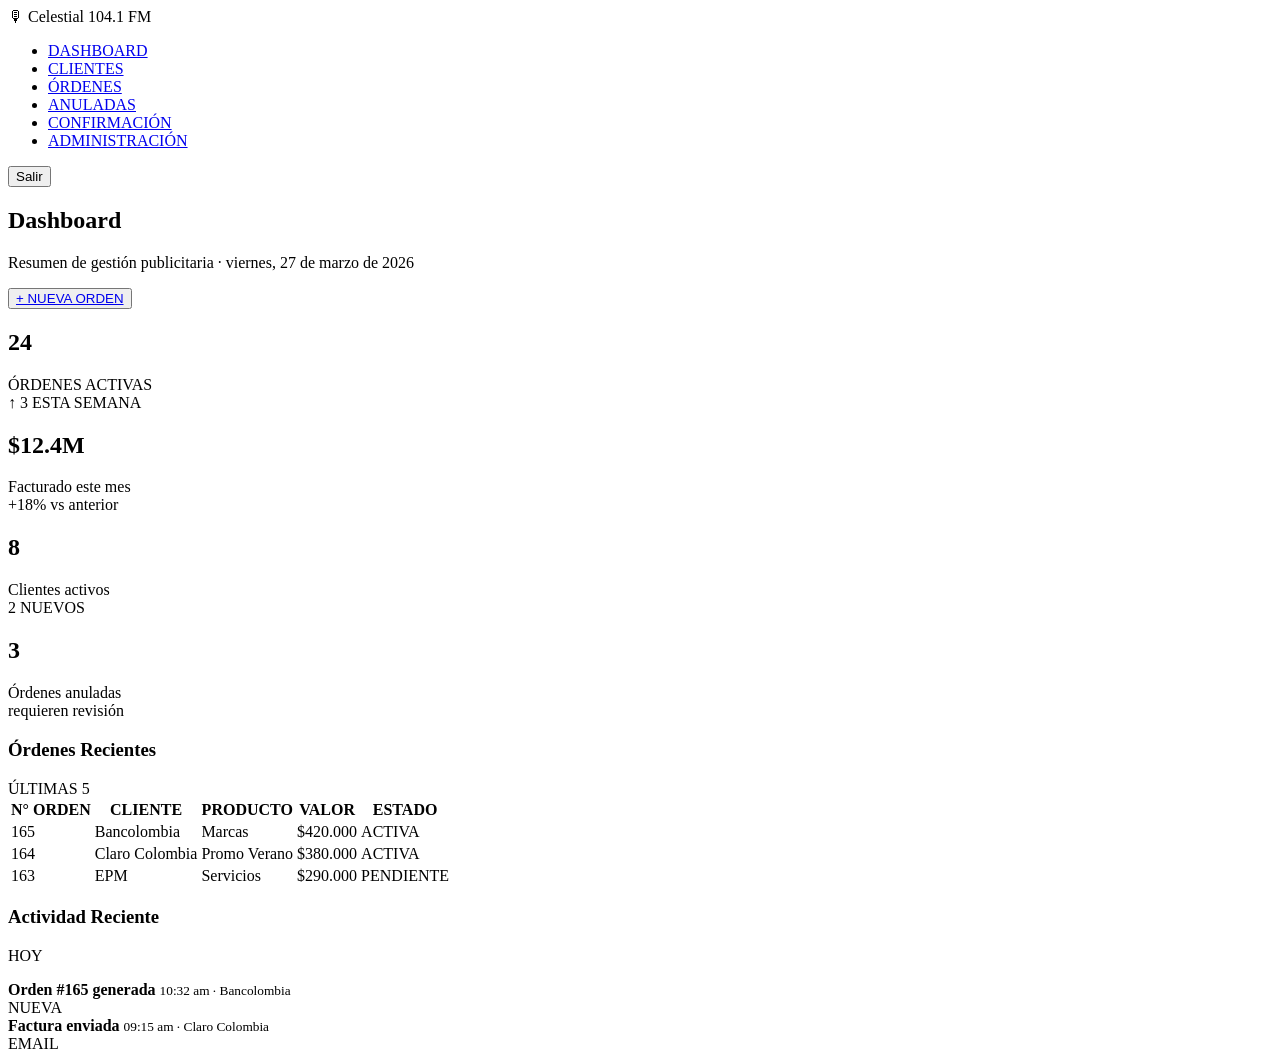
==== index.html @ 52f1d0a5 "clientes-terminado" ====
<!DOCTYPE html>
<html lang="es">
<head>
    <meta charset="UTF-8">
    <meta name="viewport" content="width=device-width, initial-scale=1.0">
    <link rel="stylesheet" href="style.css">
    <title>Celestial Stereo 104.1 FM — Sistema de Gestión Publicitaria</title>
</head>
<body>
    <header>
        <div class="topbar-brand">
            🎙 Celestial <span>104.1 FM</span>
        </div>

        <nav>
            <ul>
                <li><a href="index.html" class="active-link">DASHBOARD</a></li>
                <li><a href="clientes.html">CLIENTES</a></li>
                <li><a href="#">ÓRDENES</a></li>
                <li><a href="#">ANULADAS</a></li>
                <li><a href="#">CONFIRMACIÓN</a></li>
                <li><a href="#">ADMINISTRACIÓN</a></li>
            </ul>
        </nav>

        <div class="boton-salir">
            <button>Salir</button>
        </div>
    </header>

    <section class="text-prin">
        <div class="dashboard-container">
            <div class="titulo-boton">
                <h1>Dashboard</h1>
                <p>Resumen de gestión publicitaria · viernes, 27 de marzo de 2026</p>
            </div>
            <button class="nueva-orden"><a href="#">+ NUEVA ORDEN</a></button>
        </div>
    </section>

    <section class="kpis-container">
        <div class="card">
            <h2 class="kpi-value" id="ordenes">24</h2>
            <span class="kpi-title">ÓRDENES ACTIVAS</span>
            <div class="trend-badge positive" id="kpi-ordenes-activas">↑ 3 ESTA SEMANA</div>
        </div>

        <div class="card">
            <h2 class="kpi-value" id="facturado">$12.4M</h2>
            <span class="kpi-title">Facturado este mes</span>
            <div class="trend-badge positive" id="kpi-facturado-mes">+18% vs anterior</div>
        </div>

        <div class="card">
            <h2 class="kpi-value" id="clientes">8</h2>
            <span class="kpi-title">Clientes activos</span>
            <div class="trend-badge positive" id="kpi-clientes-activos">2 NUEVOS</div>
        </div>

        <div class="card">
            <h2 class="kpi-value" id="anuladas">3</h2>
            <span class="kpi-title">Órdenes anuladas</span>
            <div class="trend-badge danger" id="kpi-odenes-anuladas">requieren revisión</div>
        </div>
    </section>

    <main class="dashboard-grid">
        <section class="recent-orders">
            <div class="card-header">
                <h3>Órdenes Recientes</h3>
                <span>ÚLTIMAS 5</span>
            </div>
            
            <table class="orders-table">
                <thead>
                    <tr>
                        <th>N° ORDEN</th>
                        <th>CLIENTE</th>
                        <th>PRODUCTO</th>
                        <th>VALOR</th>
                        <th>ESTADO</th>
                    </tr>
                </thead>
                <tbody>
                    <tr>
                        <td>165</td>
                        <td>Bancolombia</td>
                        <td>Marcas</td>
                        <td>$420.000</td>
                        <td><span class="status-pill active">ACTIVA</span></td>
                    </tr>
                    <tr>
                        <td>164</td>
                        <td>Claro Colombia</td>
                        <td>Promo Verano</td>
                        <td>$380.000</td>
                        <td><span class="status-pill active">ACTIVA</span></td>
                    </tr>
                    <tr>
                        <td>163</td>
                        <td>EPM</td>
                        <td>Servicios</td>
                        <td>$290.000</td>
                        <td><span class="status-pill pending">PENDIENTE</span></td>
                    </tr>
                </tbody>
            </table>
        </section>

        <aside class="recent-activity">
            <div class="card-header">
                <h3>Actividad Reciente</h3>
            </div>
            <p class="date-label">HOY</p>
            
            <div class="activity-feed">
                <div class="activity-item">
                    <div class="activity-text">
                        <strong>Orden #165 generada</strong>
                        <small>10:32 am · Bancolombia</small>
                    </div>
                    <span class="tag tag-new">NUEVA</span>
                </div>

                <div class="activity-item">
                    <div class="activity-text">
                        <strong>Factura enviada</strong>
                        <small>09:15 am · Claro Colombia</small>
                    </div>
                    <span class="tag tag-email">EMAIL</span>
                </div>
            </div>
        </aside>
    </main>
</body>
</html>
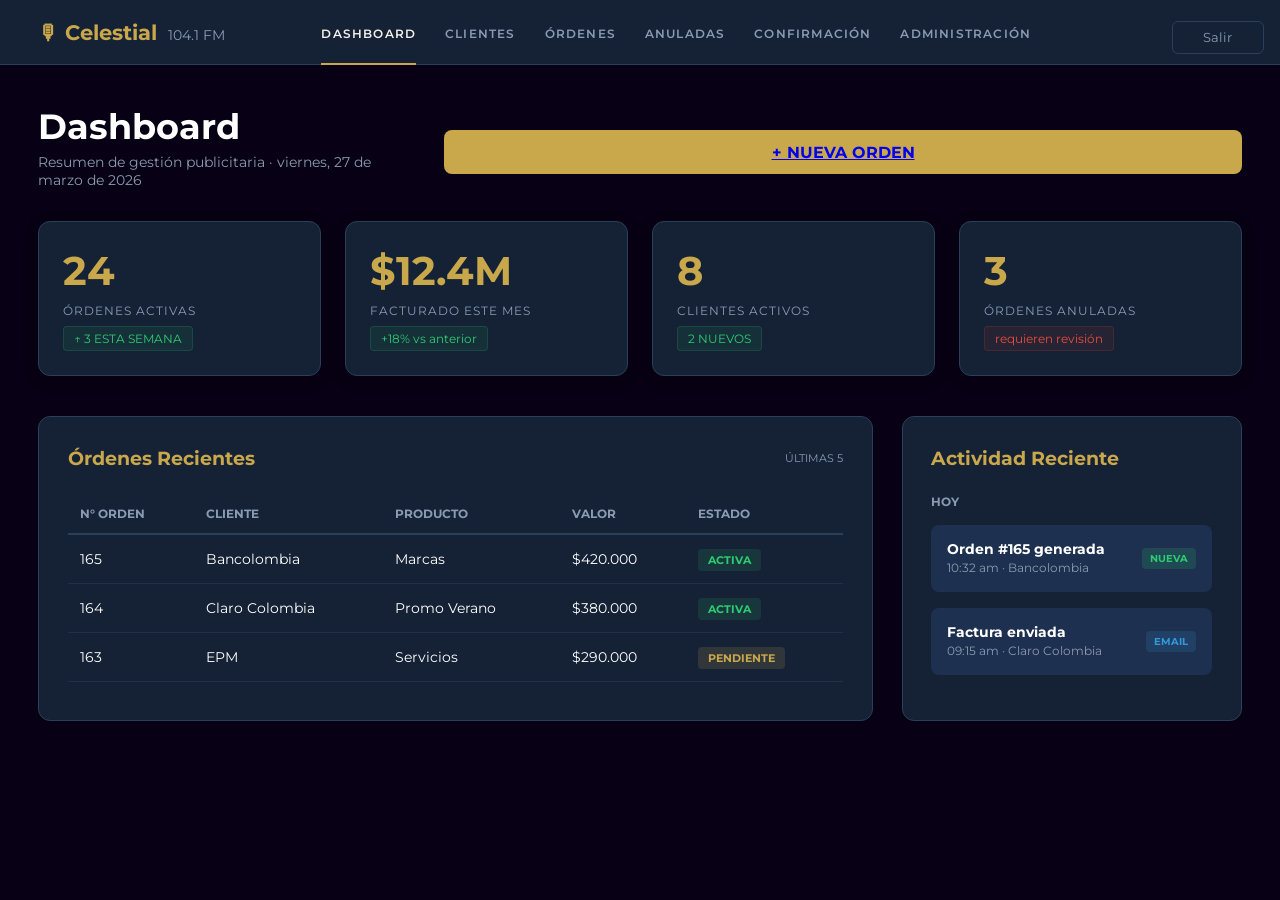
==== commit ef1dcbe3: "creacion - administración" ====
--- a/index.html
+++ b/index.html
@@ -16,10 +16,10 @@
             <ul>
                 <li><a href="index.html" class="active-link">DASHBOARD</a></li>
                 <li><a href="clientes.html">CLIENTES</a></li>
-                <li><a href="#">ÓRDENES</a></li>
+                <li><a href="ordenes.html">ÓRDENES</a></li>
                 <li><a href="#">ANULADAS</a></li>
                 <li><a href="#">CONFIRMACIÓN</a></li>
-                <li><a href="#">ADMINISTRACIÓN</a></li>
+                <li><a href="administracion.html">ADMINISTRACIÓN</a></li>
             </ul>
         </nav>
 
@@ -132,5 +132,6 @@
             </div>
         </aside>
     </main>
+    <script src="clientes.js"></script>
 </body>
 </html>
--- a/style.css
+++ b/style.css
@@ -0,0 +1,422 @@
+
+@import url('https://fonts.googleapis.com/css2?family=Hind+Madurai:wght@300;400;500;600;700&family=Lora:ital,wght@0,400..700;1,400..700&family=Montserrat:ital,wght@0,100..900;1,100..900&display=swap');
+
+* {
+    margin: 0;
+    padding: 0;
+    box-sizing: border-box;
+}
+
+
+:root {
+    --font-titles: 'Montserrat', sans-serif;
+    --font-text: 'Montserrat', sans-serif;
+
+    --color-general: #080014;
+    --color-tarjetas: #161616;
+    --color-texto-principal: #ffffff;
+    --color-texto-secundario: #a6a6a6;
+
+    --color-borde-tarjetas: #2a2a2a;
+    --color-borde-boton: #ffffff;
+
+    --gold: #c9a84c;
+    --navy: #0d1b2a;
+    --navy-mid: #152236;
+    --navy-light: #1e3050;
+    --white: #f5f0e8;
+    --muted: #8a9bb0;
+    --border: #2a3f5a;
+    --success: #27ae60;
+    --danger: #c0392b;
+    --radius: 12px;
+}
+
+body {
+    background-color: var(--color-general);
+    font-family: var(--font-text);
+    color: var(--color-texto-principal);
+    margin: 0;
+    padding-bottom: 40px;
+}
+
+
+header {
+    display: flex;
+    align-items: center;
+    justify-content: space-between;
+    background: var(--navy-mid);
+    border-bottom: 1px solid var(--border);
+    padding: 0 2.4rem;
+    height: 65px;
+}
+
+header .topbar-brand {
+    font-size: 1.3rem;
+    color: var(--gold);
+    font-weight: bold;
+}
+
+header .topbar-brand span {
+    color: var(--muted);
+    font-weight: normal;
+    font-size: 0.85rem;
+    margin-left: 5px;
+}
+
+header nav ul {
+    display: flex;
+    list-style: none;
+    gap: 1.8rem;
+}
+
+header nav ul li a {
+    color: var(--muted);
+    text-decoration: none;
+    font-size: 0.75rem;
+    letter-spacing: 0.1em;
+    font-weight: 600;
+    transition: 0.3s;
+}
+
+header nav ul li a:hover,
+header nav ul li a.active-link {
+    color: var(--white);
+    border-bottom: 2px solid var(--gold);
+    padding-bottom: 22px;
+}
+
+header .boton-salir button {
+    background: transparent;
+    border: 1px solid var(--border);
+    color: var(--muted);
+    padding: 0.5rem 1.2rem;
+    border-radius: 6px;
+    cursor: pointer;
+    font-size: 0.8rem;
+}
+
+
+.text-prin {
+    padding: 2.5rem 2.4rem 1rem;
+    max-width: 1400px;
+    margin: 0 auto;
+}
+
+.dashboard-container {
+    display: flex;
+    justify-content: space-between;
+    align-items: center;
+}
+
+.titulo-boton h1 {
+    font-family: var(--font-titles);
+    font-size: 2.2rem;
+    margin: 0;
+}
+
+.titulo-boton p {
+    color: var(--muted);
+    font-size: 0.9rem;
+    margin-top: 5px;
+}
+
+.nueva-orden {
+    background: var(--gold);
+    color: var(--navy);
+    border: none;
+    padding: 0.8rem 1.6rem;
+    border-radius: 8px;
+    font-weight: bold;
+    cursor: pointer;
+    transition: 0.3s;
+}
+
+.nueva-orden:hover {
+    background: #e8cc7e;
+    transform: translateY(-2px);
+}
+
+
+.kpis-container {
+    display: grid;
+    grid-template-columns: repeat(4, 1fr);
+    gap: 1.5rem;
+    padding: 1rem 2.4rem;
+    max-width: 1400px;
+    margin: 0 auto;
+}
+
+.card {
+    background: var(--navy-mid);
+    border: 1px solid var(--border);
+    border-radius: var(--radius);
+    padding: 1.5rem;
+    box-shadow: 0 4px 15px rgba(0, 0, 0, 0.2);
+}
+
+.kpi-value {
+    font-family: var(--font-titles);
+    font-size: 2.5rem;
+    color: var(--gold);
+    margin: 0;
+}
+
+.kpi-title {
+    font-size: 0.75rem;
+    color: var(--muted);
+    text-transform: uppercase;
+    letter-spacing: 1px;
+    display: block;
+    margin: 8px 0;
+}
+
+.trend-badge {
+    font-size: 0.75rem;
+    padding: 4px 10px;
+    border-radius: 4px;
+    display: inline-block;
+}
+
+.trend-badge.positive {
+    background: rgba(39, 174, 96, 0.1);
+    color: #2ecc71;
+    border: 1px solid rgba(39, 174, 96, 0.2);
+}
+
+.trend-badge.danger {
+    background: rgba(192, 57, 43, 0.1);
+    color: #e74c3c;
+    border: 1px solid rgba(192, 57, 43, 0.2);
+}
+
+
+.dashboard-grid {
+    display: grid;
+    grid-template-columns: 1fr 340px;
+    gap: 1.8rem;
+    padding: 1.5rem 2.4rem;
+    max-width: 1400px;
+    margin: 0 auto;
+}
+
+.recent-orders,
+.recent-activity {
+    background: var(--navy-mid);
+    border: 1px solid var(--border);
+    border-radius: var(--radius);
+    padding: 1.8rem;
+}
+
+.card-header {
+    display: flex;
+    justify-content: space-between;
+    align-items: center;
+    margin-bottom: 1.5rem;
+}
+
+.card-header h3 {
+    color: var(--gold);
+    font-family: var(--font-titles);
+    margin: 0;
+    font-size: 1.2rem;
+}
+
+.card-header span {
+    font-size: 0.7rem;
+    color: var(--muted);
+}
+
+
+.orders-table {
+    width: 100%;
+    border-collapse: collapse;
+}
+
+.orders-table th {
+    text-align: left;
+    padding: 12px;
+    font-size: 0.75rem;
+    color: var(--muted);
+    border-bottom: 2px solid var(--border);
+}
+
+.orders-table td {
+    padding: 15px 12px;
+    border-bottom: 1px solid rgba(42, 63, 90, 0.5);
+    font-size: 0.9rem;
+}
+
+.status-pill {
+    padding: 4px 10px;
+    border-radius: 4px;
+    font-size: 0.7rem;
+    font-weight: bold;
+}
+
+.status-pill.active {
+    background: rgba(39, 174, 96, 0.15);
+    color: #2ecc71;
+}
+
+.status-pill.pending {
+    background: rgba(201, 168, 76, 0.15);
+    color: var(--gold);
+}
+
+
+.date-label {
+    color: var(--muted);
+    font-size: 0.75rem;
+    font-weight: bold;
+    margin-bottom: 1rem;
+}
+
+.activity-feed {
+    display: flex;
+    flex-direction: column;
+    gap: 0;
+}
+
+.activity-item {
+    display: flex;
+    justify-content: space-between;
+    align-items: center;
+    background: var(--navy-light);
+    padding: 1rem;
+    border-radius: 8px;
+    margin-bottom: 1rem;
+}
+
+.activity-text strong {
+    display: block;
+    font-size: 0.85rem;
+}
+
+.activity-text small {
+    color: var(--muted);
+    font-size: 0.75rem;
+}
+
+.tag {
+    font-size: 0.65rem;
+    padding: 4px 8px;
+    border-radius: 4px;
+    font-weight: bold;
+}
+
+.tag-new {
+    background: rgba(39, 174, 96, 0.2);
+    color: #2ecc71;
+}
+
+.tag-email {
+    background: rgba(41, 128, 185, 0.2);
+    color: #3498db;
+}
+
+
+.contenedor {
+    width: 450px;
+    box-shadow: rgba(0, 0, 0, 0.05) 0px 0px 0px 1px, rgb(90, 92, 98) 0px 0px 0px 1px inset;
+    background-color: var(--color-tarjetas);
+    padding: 20px;
+}
+
+.contenedor h1 {
+    color: var(--color-texto-principal);
+    font-family: var(--font-titles);
+    font-size: 2.5rem;
+    text-align: left;
+    padding: 20px;
+}
+
+.contenedor p {
+    color: var(--color-texto-secundario);
+    font-family: var(--font-text);
+    font-size: 1.2rem;
+    text-align: left;
+    padding: 0px 20px 20px 20px;
+}
+
+
+.campo {
+    display: flex;
+    flex-direction: column;
+    margin-bottom: 1px;
+}
+
+.campo label {
+    color: var(--color-texto-principal);
+    font-family: var(--font-text);
+    font-size: 1rem;
+    margin-bottom: 5px;
+    text-align: left;
+    margin-left: 20px;
+}
+
+.campo input {
+    padding: 10px;
+    border: 1px solid var(--color-borde-tarjetas);
+    background-color: var(--color-tarjetas);
+    font-family: var(--font-text);
+    font-size: 1rem;
+    text-align: left;
+    color: var(--color-texto-principal);
+    margin: 20px;
+}
+
+.campo select {
+    padding: 10px;
+    border: 1px solid var(--color-borde-tarjetas);
+    background-color: var(--color-tarjetas);
+    font-family: var(--font-text);
+    font-size: 1rem;
+    text-align: left;
+    color: var(--color-texto-secundario);
+    margin: 20px;
+}
+
+
+button {
+    width: 80%;
+    padding: 10px;
+    border: 1px solid var(--color-borde-boton);
+    background-color: var(--color-tarjetas);
+    color: var(--color-texto-principal);
+    font-family: var(--font-text);
+    font-size: 1rem;
+    cursor: pointer;
+    margin-top: 10px;
+    margin-left: 45px;
+}
+
+
+button:hover {
+    background-color: var(--color-borde-boton);
+    color: var(--color-tarjetas);
+}
+
+
+.resultado {
+    margin-top: 20px;
+    padding: 20px;
+    border: 1px solid var(--color-borde-tarjetas);
+    background-color: var(--color-tarjetas);
+    color: var(--color-texto-principal);
+    font-family: var(--font-text);
+    font-size: 1rem;
+    text-align: left;
+}
+
+.resultado h2 {
+    font-family: var(--font-titles);
+    font-size: 1.5rem;
+    margin: 5px;
+}
+
+.resultado p {
+    margin: 5px;
+    font-family: var(--font-text);
+    color: var(--color-texto-principal);
+}
